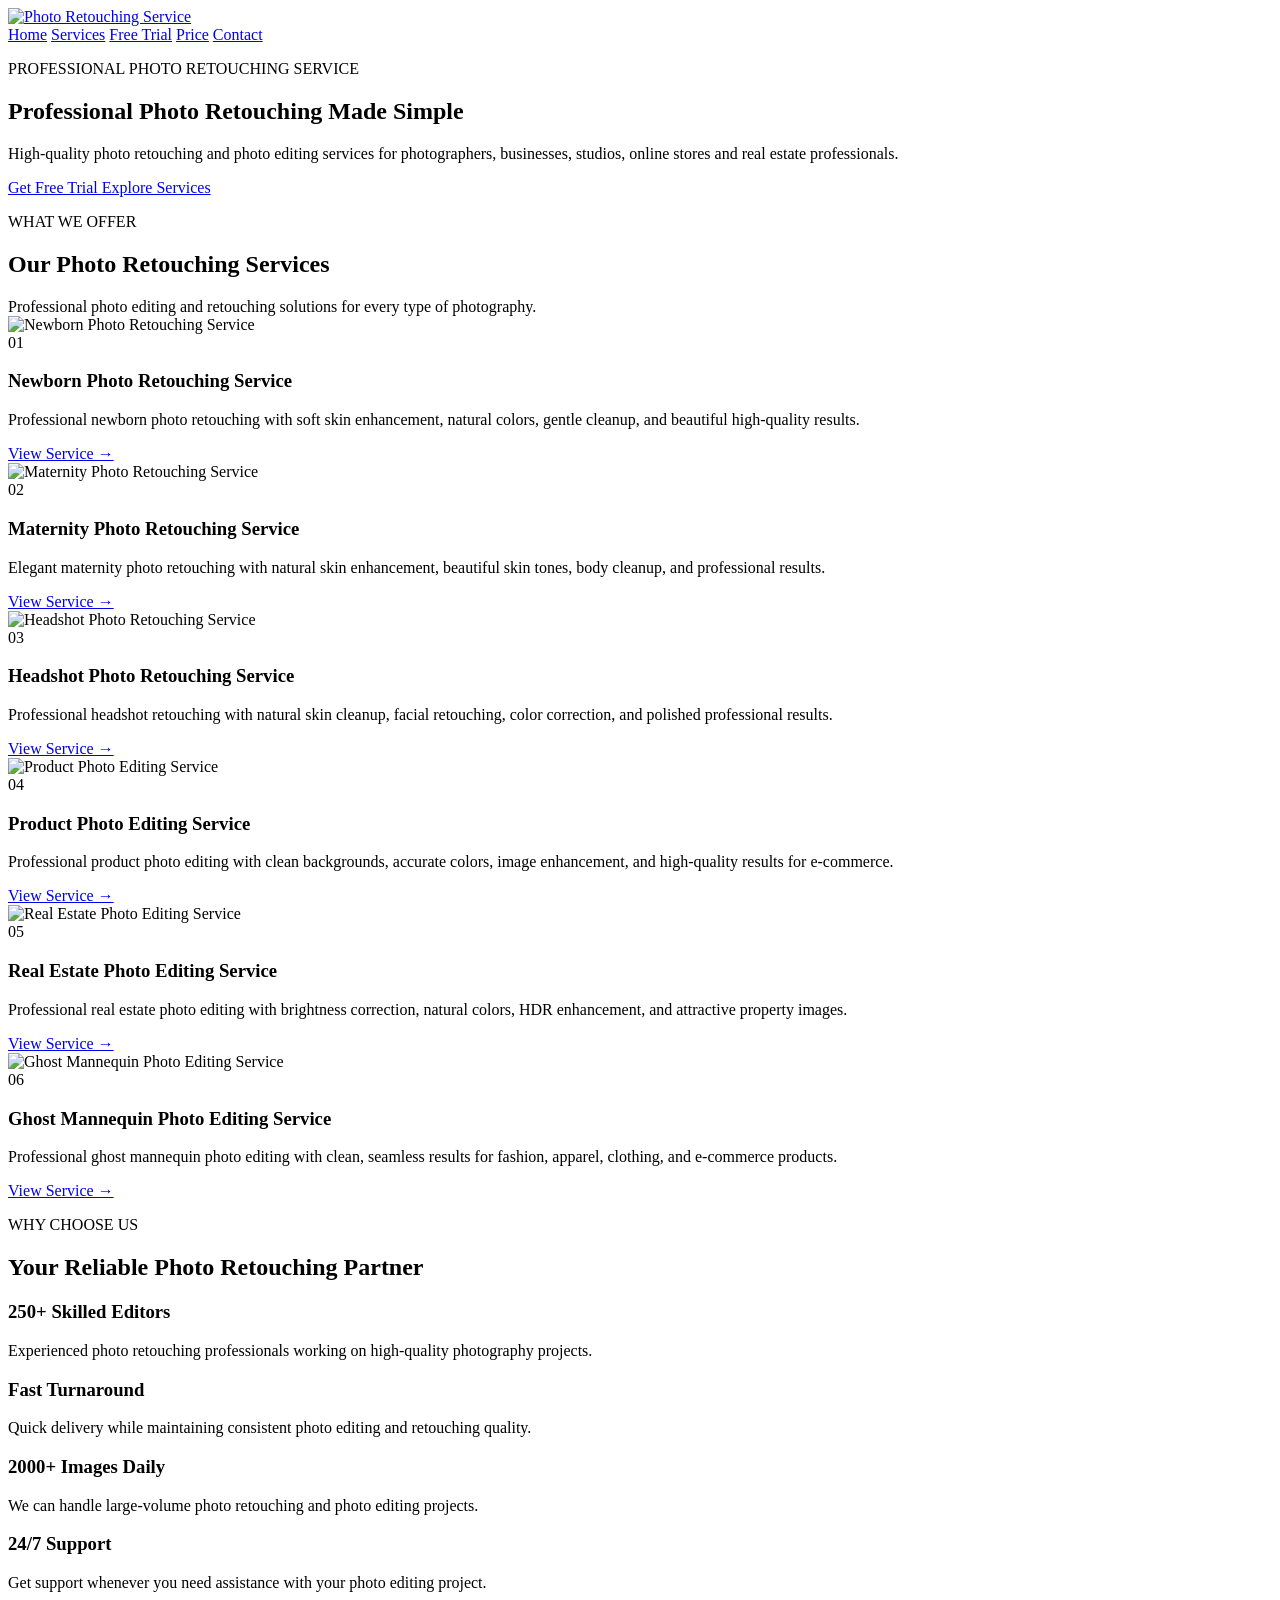
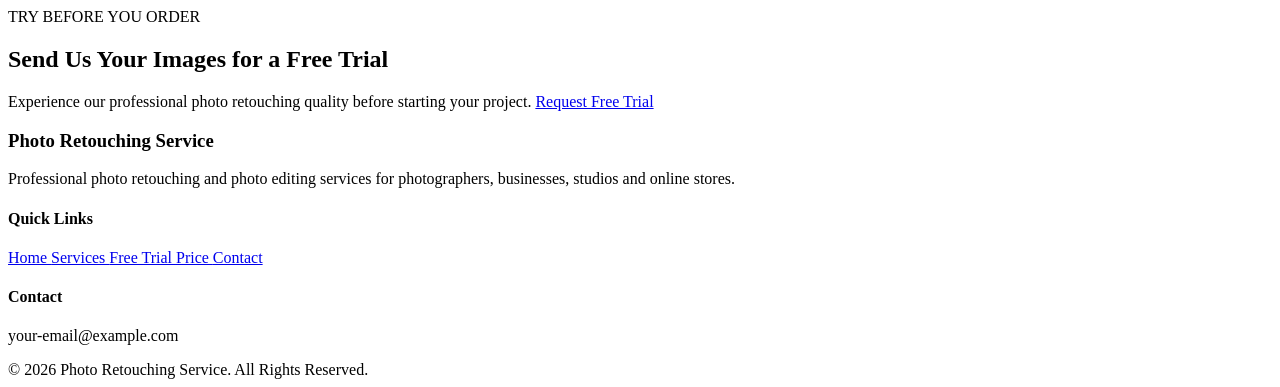
==== index.html @ 14fd8e0e "Add initial HTML structure for photo retouching site This commit adds a complete HTML structure for " ====
<!DOCTYPE html>
<html lang="en">

<head>

    <meta charset="UTF-8">

    <meta name="viewport" content="width=device-width, initial-scale=1.0">

    <link rel="icon" type="image/png" href="images/favicon.png">

    <title>Professional Photo Retouching Services | Photo Retouching Service</title>

    <meta name="description"
        content="Professional photo retouching and photo editing services for newborn, maternity, headshot, product, real estate and ghost mannequin photography. Request a free trial today.">

    <meta name="keywords"
        content="photo retouching service, photo editing service, newborn photo retouching, maternity photo retouching, headshot retouching service, product photo editing service, real estate photo editing service, ghost mannequin photo editing service">

    <link rel="stylesheet" href="css/style.css">

</head>


<body>


<!-- ================================
     HEADER
================================ -->

<header class="header">

    <div class="container nav-container">

        <a href="index.html" class="logo">
            <img src="images/logo.png" alt="Photo Retouching Service">
        </a>


        <nav class="navbar">

            <a href="index.html">Home</a>

            <a href="services.html">Services</a>

            <a href="free-trial.html">Free Trial</a>

            <a href="price.html">Price</a>

            <a href="contact.html">Contact</a>

        </nav>

    </div>

</header>



<!-- ================================
     HERO
================================ -->

<section class="hero">

    <div class="container hero-content">

        <div class="hero-text">

            <p class="small-title">
                PROFESSIONAL PHOTO RETOUCHING SERVICE
            </p>

            <h1>
                Professional Photo Retouching
                <span>Made Simple</span>
            </h1>

            <p>
                High-quality photo retouching and photo editing services
                for photographers, businesses, studios, online stores
                and real estate professionals.
            </p>


            <div class="hero-buttons">

                <a href="free-trial.html" class="btn primary-btn">
                    Get Free Trial
                </a>

                <a href="services.html" class="btn secondary-btn">
                    Explore Services
                </a>

            </div>

        </div>

    </div>

</section>



<!-- ================================
     SERVICES
================================ -->

<section class="services-section">

    <div class="container">


        <div class="section-heading">

            <p>
                WHAT WE OFFER
            </p>

            <h2>
                Our Photo Retouching Services
            </h2>

            <span>
                Professional photo editing and retouching solutions
                for every type of photography.
            </span>

        </div>



        <div class="service-grid">



            <!-- ================================
                 01 NEWBORN
            ================================= -->

            <div class="service-card">

                <div class="service-image">

                    <img
                        src="images/newborn-service.jpg"
                        alt="Newborn Photo Retouching Service"
                    >

                </div>


                <div class="service-info">

                    <div class="service-number">
                        01
                    </div>

                    <h3>
                        Newborn Photo Retouching Service
                    </h3>

                    <p>
                        Professional newborn photo retouching with soft
                        skin enhancement, natural colors, gentle cleanup,
                        and beautiful high-quality results.
                    </p>

                    <a
                        href="newborn-photo-retouching-service.html"
                        class="service-link"
                    >
                        View Service →
                    </a>

                </div>

            </div>



            <!-- ================================
                 02 MATERNITY
            ================================= -->

            <div class="service-card">

                <div class="service-image">

                    <img
                        src="images/maternity-service.jpg"
                        alt="Maternity Photo Retouching Service"
                    >

                </div>


                <div class="service-info">

                    <div class="service-number">
                        02
                    </div>

                    <h3>
                        Maternity Photo Retouching Service
                    </h3>

                    <p>
                        Elegant maternity photo retouching with natural
                        skin enhancement, beautiful skin tones, body
                        cleanup, and professional results.
                    </p>

                    <a
                        href="maternity-photo-retouching-service.html"
                        class="service-link"
                    >
                        View Service →
                    </a>

                </div>

            </div>



            <!-- ================================
                 03 HEADSHOT
            ================================= -->

            <div class="service-card">

                <div class="service-image">

                    <img
                        src="images/headshot-service.jpg"
                        alt="Headshot Photo Retouching Service"
                    >

                </div>


                <div class="service-info">

                    <div class="service-number">
                        03
                    </div>

                    <h3>
                        Headshot Photo Retouching Service
                    </h3>

                    <p>
                        Professional headshot retouching with natural
                        skin cleanup, facial retouching, color correction,
                        and polished professional results.
                    </p>

                    <a
                        href="headshot-photo-retouching-service.html"
                        class="service-link"
                    >
                        View Service →
                    </a>

                </div>

            </div>



            <!-- ================================
                 04 PRODUCT
            ================================= -->

            <div class="service-card">

                <div class="service-image">

                    <img
                        src="images/product-service.jpg"
                        alt="Product Photo Editing Service"
                    >

                </div>


                <div class="service-info">

                    <div class="service-number">
                        04
                    </div>

                    <h3>
                        Product Photo Editing Service
                    </h3>

                    <p>
                        Professional product photo editing with clean
                        backgrounds, accurate colors, image enhancement,
                        and high-quality results for e-commerce.
                    </p>

                    <a
                        href="product-photo-editing-service.html"
                        class="service-link"
                    >
                        View Service →
                    </a>

                </div>

            </div>



            <!-- ================================
                 05 REAL ESTATE
            ================================= -->

            <div class="service-card">

                <div class="service-image">

                    <img
                        src="images/real-estate-service.jpg"
                        alt="Real Estate Photo Editing Service"
                    >

                </div>


                <div class="service-info">

                    <div class="service-number">
                        05
                    </div>

                    <h3>
                        Real Estate Photo Editing Service
                    </h3>

                    <p>
                        Professional real estate photo editing with
                        brightness correction, natural colors, HDR
                        enhancement, and attractive property images.
                    </p>

                    <a
                        href="real-estate-photo-editing-service.html"
                        class="service-link"
                    >
                        View Service →
                    </a>

                </div>

            </div>



            <!-- ================================
                 06 GHOST MANNEQUIN
            ================================= -->

            <div class="service-card">

                <div class="service-image">

                    <img
                        src="images/ghost-mannequin-service.jpg"
                        alt="Ghost Mannequin Photo Editing Service"
                    >

                </div>


                <div class="service-info">

                    <div class="service-number">
                        06
                    </div>

                    <h3>
                        Ghost Mannequin Photo Editing Service
                    </h3>

                    <p>
                        Professional ghost mannequin photo editing with
                        clean, seamless results for fashion, apparel,
                        clothing, and e-commerce products.
                    </p>

                    <a
                        href="ghost-mannequin-photo-editing-service.html"
                        class="service-link"
                    >
                        View Service →
                    </a>

                </div>

            </div>


        </div>

    </div>

</section>



<!-- ================================
     WHY CHOOSE US
================================ -->

<section class="why-section">

    <div class="container">

        <div class="section-heading">

            <p>
                WHY CHOOSE US
            </p>

            <h2>
                Your Reliable Photo Retouching Partner
            </h2>

        </div>


        <div class="features-grid">


            <div class="feature">

                <h3>
                    250+ Skilled Editors
                </h3>

                <p>
                    Experienced photo retouching professionals working
                    on high-quality photography projects.
                </p>

            </div>


            <div class="feature">

                <h3>
                    Fast Turnaround
                </h3>

                <p>
                    Quick delivery while maintaining consistent
                    photo editing and retouching quality.
                </p>

            </div>


            <div class="feature">

                <h3>
                    2000+ Images Daily
                </h3>

                <p>
                    We can handle large-volume photo retouching
                    and photo editing projects.
                </p>

            </div>


            <div class="feature">

                <h3>
                    24/7 Support
                </h3>

                <p>
                    Get support whenever you need assistance
                    with your photo editing project.
                </p>

            </div>


        </div>

    </div>

</section>



<!-- ================================
     FREE TRIAL CTA
================================ -->

<section class="trial-section">

    <div class="container trial-content">

        <p>
            TRY BEFORE YOU ORDER
        </p>

        <h2>
            Send Us Your Images for a Free Trial
        </h2>

        <span>
            Experience our professional photo retouching quality
            before starting your project.
        </span>

        <a
            href="free-trial.html"
            class="btn white-btn"
        >
            Request Free Trial
        </a>

    </div>

</section>



<!-- ================================
     FOOTER
================================ -->

<footer class="footer">

    <div class="container footer-content">


        <div>

            <h3>
                Photo Retouching Service
            </h3>

            <p>
                Professional photo retouching and photo editing
                services for photographers, businesses,
                studios and online stores.
            </p>

        </div>


        <div>

            <h4>
                Quick Links
            </h4>

            <a href="index.html">
                Home
            </a>

            <a href="services.html">
                Services
            </a>

            <a href="free-trial.html">
                Free Trial
            </a>

            <a href="price.html">
                Price
            </a>

            <a href="contact.html">
                Contact
            </a>

        </div>


        <div>

            <h4>
                Contact
            </h4>

            <p>
                your-email@example.com
            </p>

        </div>


    </div>


    <div class="copyright">

        © 2026 Photo Retouching Service.
        All Rights Reserved.

    </div>

</footer>


</body>

</html>
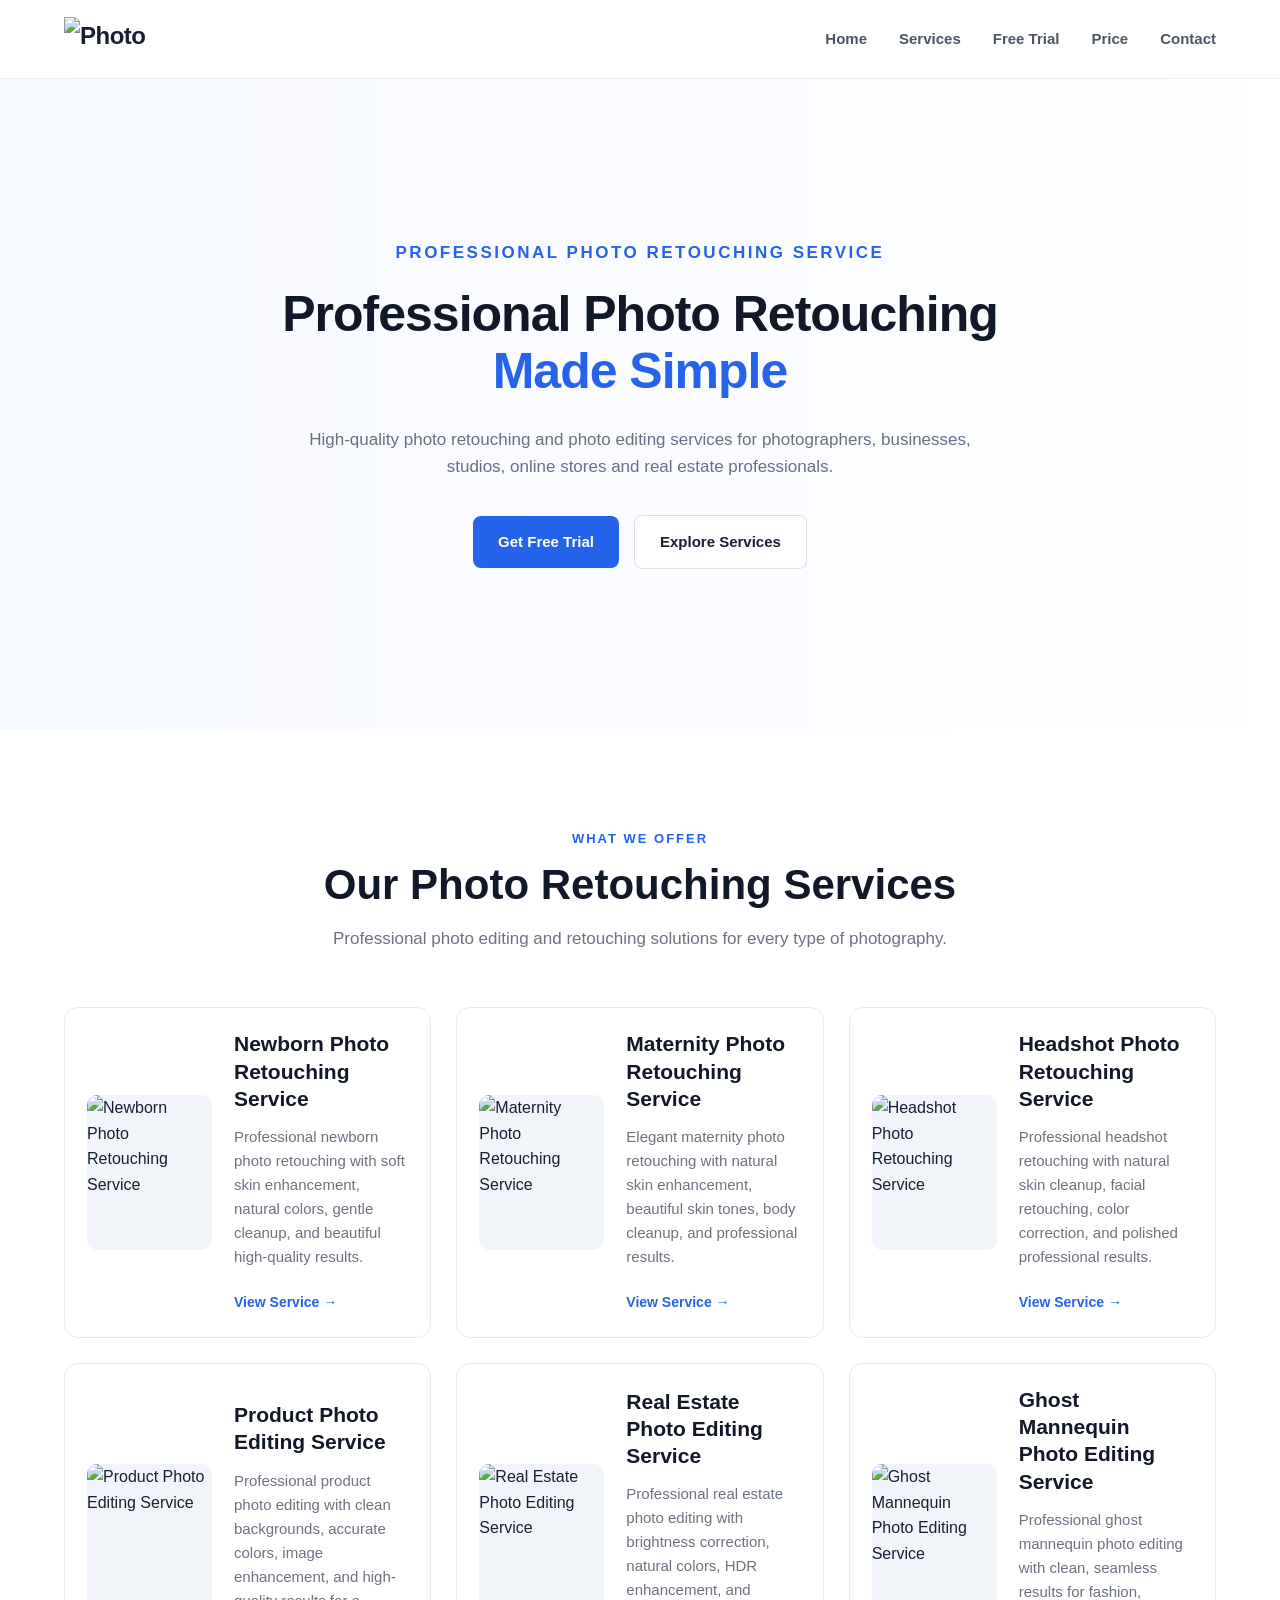
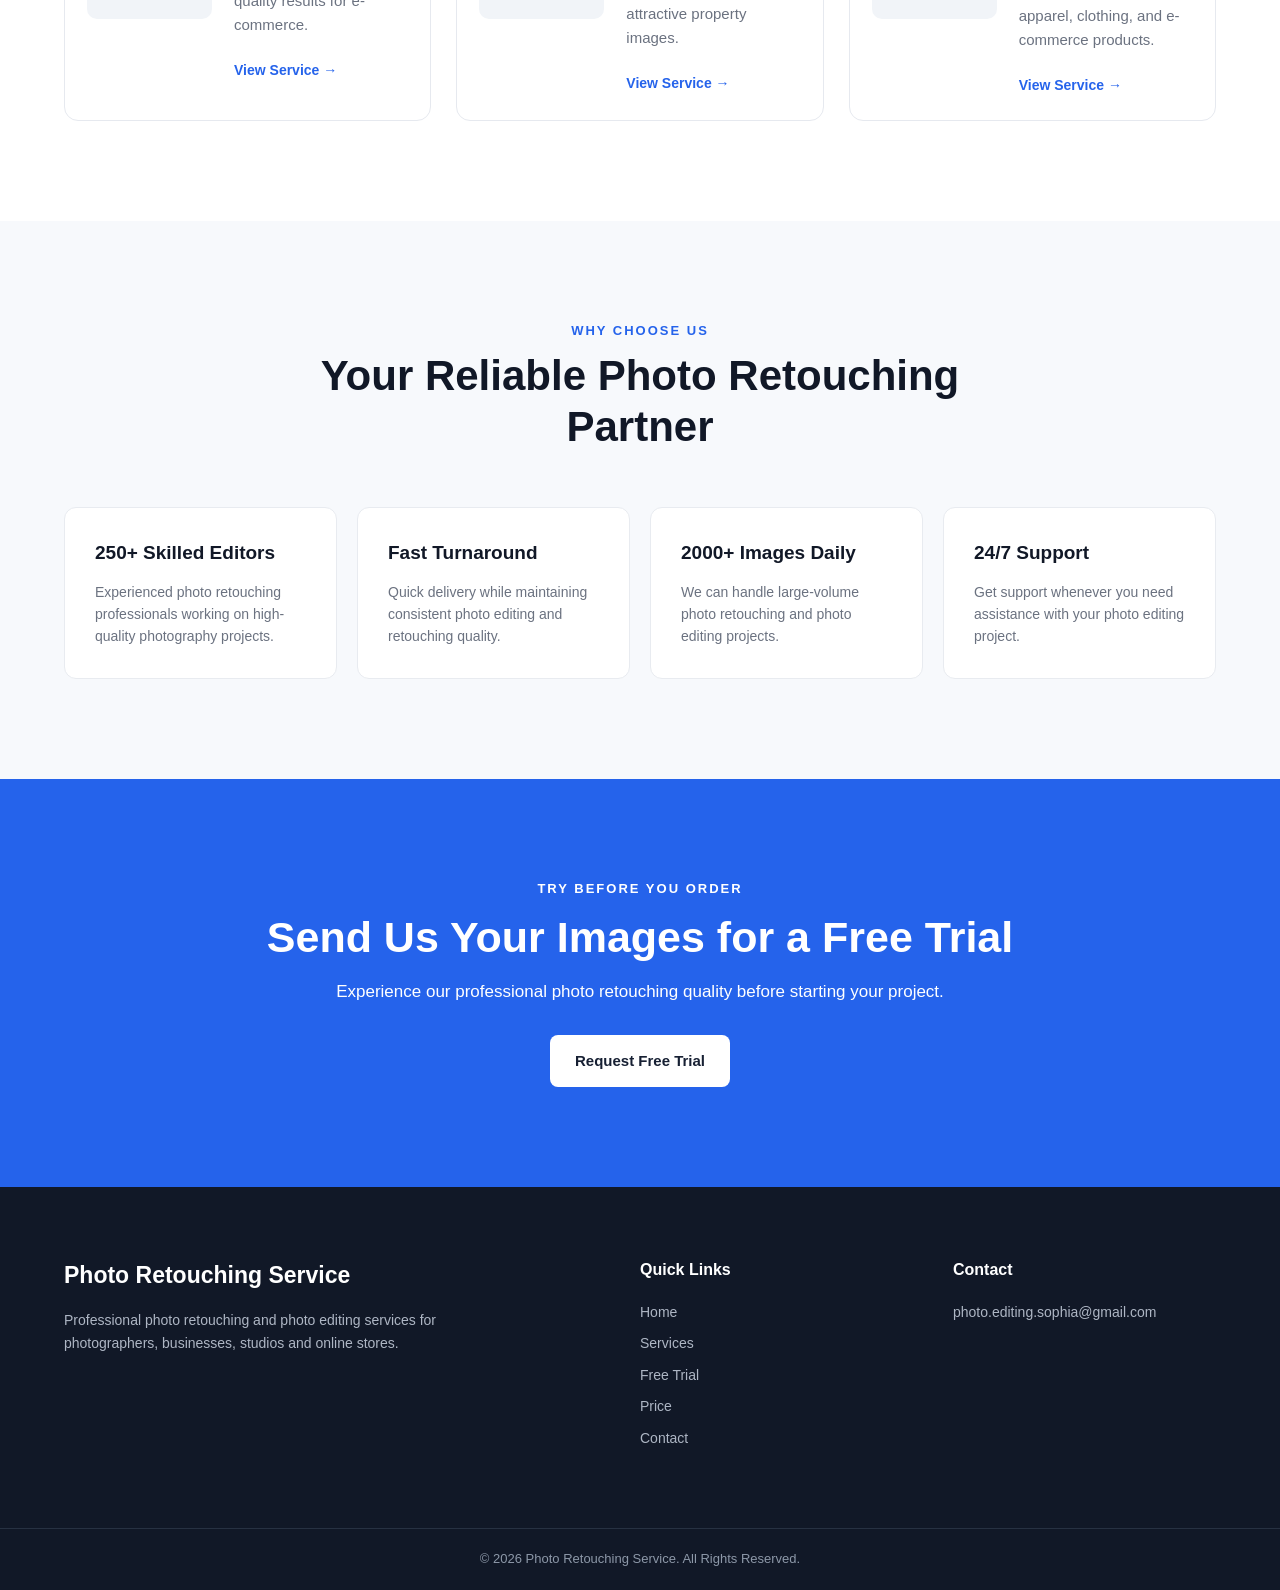
==== commit b8882cc8: "Update contact email in index.html" ====
--- a/index.html
+++ b/index.html
@@ -595,7 +595,7 @@
             </h4>
 
             <p>
-                your-email@example.com
+                photo.editing.sophia@gmail.com
             </p>
 
         </div>
--- a/css/style.css
+++ b/css/style.css
@@ -0,0 +1,1457 @@
+/* ================================
+   GLOBAL STYLES
+================================ */
+
+* {
+    margin: 0;
+    padding: 0;
+    box-sizing: border-box;
+}
+
+html {
+    scroll-behavior: smooth;
+}
+
+body {
+    font-family: Arial, Helvetica, sans-serif;
+    color: #172033;
+    background: #ffffff;
+    line-height: 1.6;
+}
+
+a {
+    text-decoration: none;
+    color: inherit;
+}
+
+img {
+    max-width: 100%;
+}
+
+.container {
+    width: 90%;
+    max-width: 1200px;
+    margin: auto;
+}
+
+
+/* ================================
+   HEADER
+================================ */
+
+.header {
+    background: #ffffff;
+    border-bottom: 1px solid #eeeeee;
+    position: sticky;
+    top: 0;
+    z-index: 1000;
+}
+
+.nav-container {
+    min-height: 78px;
+    display: flex;
+    align-items: center;
+    justify-content: space-between;
+}
+
+.logo {
+    font-size: 24px;
+    font-weight: 800;
+    color: #172033;
+    letter-spacing: -0.5px;
+}
+
+.logo img {
+    height: 45px;
+    width: auto;
+    max-width: 180px;
+    display: block;
+    object-fit: contain;
+}
+
+.navbar {
+    display: flex;
+    align-items: center;
+    gap: 32px;
+}
+
+.navbar a {
+    font-size: 15px;
+    font-weight: 600;
+    color: #4b5563;
+    transition: 0.3s ease;
+}
+
+.navbar a:hover {
+    color: #2563eb;
+}
+
+
+/* ================================
+   HOME HERO
+================================ */
+
+.hero {
+    min-height: 650px;
+    display: flex;
+    align-items: center;
+    justify-content: center;
+    background:
+        linear-gradient(
+            90deg,
+            #f5f8ff 0%,
+            #ffffff 100%
+        );
+}
+
+.hero-content {
+    width: 100%;
+    display: flex;
+    align-items: center;
+    justify-content: center;
+    text-align: center;
+}
+
+.hero-text {
+    width: 100%;
+    max-width: 900px;
+    margin: 0 auto;
+}
+
+
+/* PROFESSIONAL PHOTO EDITING SERVICE */
+
+.small-title {
+    color: #2563eb;
+    font-size: 17px;
+    font-weight: 800;
+    letter-spacing: 2.5px;
+    margin-bottom: 20px;
+    text-align: center;
+}
+
+
+/* MAIN HEADING */
+
+.hero h1 {
+    font-size: 50px;
+    line-height: 1.15;
+    letter-spacing: -1px;
+    margin-bottom: 25px;
+    color: #111827;
+}
+
+.hero h1 span {
+    display: block;
+    color: #2563eb;
+}
+
+
+/* DESCRIPTION */
+
+.hero-text > p:not(.small-title) {
+    max-width: 720px;
+    margin: 0 auto 35px;
+    font-size: 17px;
+    color: #667085;
+}
+
+
+/* HERO BUTTONS */
+
+.hero-buttons {
+    display: flex;
+    justify-content: center;
+    align-items: center;
+    gap: 15px;
+    flex-wrap: wrap;
+}
+
+
+/* ================================
+   BUTTONS
+================================ */
+
+.btn {
+    display: inline-block;
+    padding: 14px 25px;
+    border-radius: 8px;
+    font-size: 15px;
+    font-weight: 700;
+    transition: all 0.3s ease;
+}
+
+.primary-btn {
+    background: #2563eb;
+    color: #ffffff;
+}
+
+.primary-btn:hover {
+    background: #1d4ed8;
+    transform: translateY(-2px);
+}
+
+.secondary-btn {
+    background: #ffffff;
+    color: #172033;
+    border: 1px solid #d9dee8;
+}
+
+.secondary-btn:hover {
+    border-color: #2563eb;
+    color: #2563eb;
+}
+
+.white-btn {
+    background: #ffffff;
+    color: #172033;
+}
+
+.white-btn:hover {
+    transform: translateY(-2px);
+}
+
+
+/* ================================
+   SECTION HEADING
+================================ */
+
+.section-heading {
+    text-align: center;
+    max-width: 700px;
+    margin: 0 auto 55px;
+}
+
+.section-heading p {
+    color: #2563eb;
+    font-size: 13px;
+    font-weight: 800;
+    letter-spacing: 2px;
+    margin-bottom: 10px;
+}
+
+.section-heading h2 {
+    font-size: 42px;
+    line-height: 1.2;
+    color: #111827;
+    margin-bottom: 15px;
+}
+
+.section-heading span {
+    color: #6b7280;
+    font-size: 17px;
+}
+
+
+/* ================================
+   SERVICES
+================================ */
+
+.services-section {
+    padding: 100px 0;
+    background: #ffffff;
+}
+
+.service-grid {
+    display: grid;
+    grid-template-columns: repeat(3, 1fr);
+    gap: 25px;
+}
+
+.service-card {
+    display: flex;
+    align-items: center;
+    gap: 22px;
+    padding: 22px;
+    border: 1px solid #e6e9ef;
+    border-radius: 14px;
+    background: #ffffff;
+    transition: all 0.3s ease;
+    min-height: 220px;
+}
+
+.service-card:hover {
+    transform: translateY(-7px);
+    border-color: #c9d8ff;
+    box-shadow: 0 18px 45px rgba(30, 64, 175, 0.10);
+}
+
+
+/* SERVICE IMAGE */
+
+.service-image {
+    flex: 0 0 125px;
+    width: 125px;
+    height: 155px;
+    overflow: hidden;
+    border-radius: 10px;
+    background: #f1f4f8;
+}
+
+.service-image img {
+    width: 100%;
+    height: 100%;
+    display: block;
+    object-fit: cover;
+}
+
+
+/* SERVICE CONTENT */
+
+.service-info {
+    flex: 1;
+}
+
+.service-number {
+    display: none;
+}
+
+.service-card h3 {
+    font-size: 21px;
+    line-height: 1.3;
+    margin-bottom: 13px;
+    color: #111827;
+}
+
+.service-card p {
+    color: #6b7280;
+    font-size: 15px;
+    line-height: 1.6;
+    margin-bottom: 20px;
+}
+
+.service-link {
+    color: #2563eb;
+    font-size: 14px;
+    font-weight: 700;
+}
+
+.service-link:hover {
+    color: #1d4ed8;
+}
+
+
+/* ================================
+   WHY CHOOSE US
+================================ */
+
+.why-section {
+    padding: 100px 0;
+    background: #f7f9fc;
+}
+
+.features-grid {
+    display: grid;
+    grid-template-columns: repeat(4, 1fr);
+    gap: 20px;
+}
+
+.feature {
+    background: #ffffff;
+    padding: 30px;
+    border-radius: 12px;
+    border: 1px solid #e8ebf0;
+}
+
+.feature h3 {
+    font-size: 19px;
+    margin-bottom: 12px;
+    color: #111827;
+}
+
+.feature p {
+    color: #6b7280;
+    font-size: 14px;
+}
+
+
+/* ================================
+   FREE TRIAL CTA
+================================ */
+
+.trial-section {
+    padding: 100px 0;
+    background: #2563eb;
+}
+
+.trial-content {
+    text-align: center;
+    color: #ffffff;
+}
+
+.trial-content p {
+    font-size: 13px;
+    font-weight: 800;
+    letter-spacing: 2px;
+    margin-bottom: 12px;
+}
+
+.trial-content h2 {
+    font-size: 43px;
+    line-height: 1.2;
+    margin-bottom: 15px;
+}
+
+.trial-content span {
+    display: block;
+    font-size: 17px;
+    margin-bottom: 30px;
+}
+
+
+/* ================================
+   FOOTER
+================================ */
+
+.footer {
+    background: #111827;
+    color: #ffffff;
+}
+
+.footer-content {
+    padding: 70px 0;
+    display: grid;
+    grid-template-columns: 2fr 1fr 1fr;
+    gap: 50px;
+}
+
+.footer h3 {
+    font-size: 23px;
+    margin-bottom: 15px;
+}
+
+.footer h4 {
+    font-size: 16px;
+    margin-bottom: 18px;
+}
+
+.footer p {
+    color: #aeb6c4;
+    font-size: 14px;
+    max-width: 400px;
+}
+
+.footer a {
+    display: block;
+    color: #aeb6c4;
+    font-size: 14px;
+    margin-bottom: 9px;
+    transition: 0.3s ease;
+}
+
+.footer a:hover {
+    color: #ffffff;
+}
+
+.copyright {
+    border-top: 1px solid #273142;
+    text-align: center;
+    padding: 20px;
+    color: #8d98a8;
+    font-size: 13px;
+}
+
+
+/* ================================
+   PAGE HERO
+================================ */
+
+.page-hero {
+    padding: 100px 0;
+    text-align: center;
+    background: #f5f8ff;
+}
+
+.page-hero h1 {
+    max-width: 850px;
+    margin: 0 auto 18px;
+    font-size: 52px;
+    line-height: 1.15;
+    color: #111827;
+}
+
+.page-hero > p:last-child {
+    max-width: 650px;
+    margin: 0 auto;
+    color: #667085;
+    font-size: 17px;
+}
+
+
+/* ================================
+   SERVICE DETAIL PAGE
+================================ */
+
+.service-detail-grid {
+    display: grid;
+    grid-template-columns: 1fr 1fr;
+    gap: 60px;
+    align-items: center;
+}
+
+.service-detail-content {
+    max-width: 600px;
+}
+
+.service-detail-content h2 {
+    font-size: 38px;
+    line-height: 1.2;
+    color: #111827;
+    margin-bottom: 20px;
+}
+
+.service-detail-content p {
+    color: #667085;
+    font-size: 16px;
+    line-height: 1.8;
+    margin-bottom: 18px;
+}
+
+.service-detail-content .btn {
+    margin-top: 12px;
+}
+
+.service-detail-image {
+    width: 100%;
+    background: #f1f4f8;
+    overflow: hidden;
+    border-radius: 16px;
+}
+
+.service-detail-image img {
+    width: 100%;
+    height: auto;
+    display: block;
+}
+
+
+/* ================================
+   BEFORE & AFTER SECTION
+================================ */
+
+.before-after-section {
+    padding: 100px 0;
+    background: #f7f9fc;
+}
+
+.before-after-grid {
+    display: grid;
+    grid-template-columns: 1fr 1fr;
+    gap: 30px;
+    max-width: 1000px;
+    margin: 0 auto;
+}
+
+.before-after-card {
+    background: #ffffff;
+    border: 1px solid #e5e9f0;
+    border-radius: 14px;
+    overflow: hidden;
+    text-align: center;
+    transition: 0.3s ease;
+}
+
+.before-after-card:hover {
+    transform: translateY(-5px);
+    box-shadow: 0 15px 35px rgba(15, 23, 42, 0.08);
+}
+
+.before-after-image {
+    width: 100%;
+    background: #eef1f5;
+    overflow: hidden;
+}
+
+.before-after-image img {
+    width: 100%;
+    display: block;
+    object-fit: contain;
+}
+
+.before-after-card h3 {
+    padding: 18px;
+    font-size: 18px;
+    color: #111827;
+}
+
+
+/* ================================
+   FREE TRIAL PAGE
+================================ */
+
+.free-trial-section {
+    padding: 100px 0;
+    background: #ffffff;
+}
+
+.free-trial-wrapper {
+    display: grid;
+    grid-template-columns: 0.9fr 1.1fr;
+    gap: 70px;
+    align-items: start;
+}
+
+
+/* LEFT CONTENT */
+
+.trial-info {
+    padding-top: 20px;
+}
+
+.trial-label {
+    color: #2563eb;
+    font-size: 14px;
+    font-weight: 800;
+    letter-spacing: 2px;
+    margin-bottom: 15px;
+}
+
+.trial-info h2 {
+    font-size: 40px;
+    line-height: 1.2;
+    color: #111827;
+    margin-bottom: 18px;
+}
+
+.trial-description {
+    color: #667085;
+    font-size: 16px;
+    line-height: 1.7;
+    max-width: 500px;
+    margin-bottom: 35px;
+}
+
+
+/* BENEFITS */
+
+.trial-benefit {
+    display: flex;
+    flex-direction: column;
+    gap: 24px;
+}
+
+.benefit-item {
+    display: flex;
+    align-items: flex-start;
+    gap: 15px;
+}
+
+.benefit-icon {
+    width: 30px;
+    height: 30px;
+    min-width: 30px;
+    display: flex;
+    align-items: center;
+    justify-content: center;
+    background: #eff6ff;
+    color: #2563eb;
+    border-radius: 50%;
+    font-weight: 800;
+}
+
+.benefit-item h3 {
+    font-size: 17px;
+    color: #111827;
+    margin-bottom: 3px;
+}
+
+.benefit-item p {
+    color: #6b7280;
+    font-size: 14px;
+}
+
+
+/* FORM CARD */
+
+.trial-form-card {
+    background: #ffffff;
+    border: 1px solid #e4e8ef;
+    border-radius: 18px;
+    padding: 40px;
+    box-shadow: 0 20px 55px rgba(15, 23, 42, 0.08);
+}
+
+.form-header {
+    margin-bottom: 30px;
+}
+
+.form-header h2 {
+    font-size: 28px;
+    color: #111827;
+    margin-bottom: 7px;
+}
+
+.form-header p {
+    color: #6b7280;
+    font-size: 15px;
+}
+
+
+/* FORM ROW */
+
+.form-row {
+    display: grid;
+    grid-template-columns: 1fr 1fr;
+    gap: 18px;
+}
+
+
+/* FORM GROUP */
+
+.form-group {
+    margin-bottom: 20px;
+}
+
+.form-group label {
+    display: block;
+    font-size: 14px;
+    font-weight: 700;
+    color: #172033;
+    margin-bottom: 8px;
+}
+
+
+/* INPUTS */
+
+.form-group input[type="text"],
+.form-group input[type="email"],
+.form-group select,
+.form-group textarea {
+    width: 100%;
+    padding: 13px 15px;
+    border: 1px solid #d8dee8;
+    border-radius: 8px;
+    background: #ffffff;
+    color: #172033;
+    font-family: Arial, Helvetica, sans-serif;
+    font-size: 15px;
+    outline: none;
+    transition: 0.25s ease;
+}
+
+.form-group input[type="text"]:focus,
+.form-group input[type="email"]:focus,
+.form-group select:focus,
+.form-group textarea:focus {
+    border-color: #2563eb;
+    box-shadow: 0 0 0 3px rgba(37, 99, 235, 0.10);
+}
+
+.form-group textarea {
+    resize: vertical;
+    min-height: 130px;
+}
+
+
+/* UPLOAD BOX */
+
+.upload-box {
+    position: relative;
+}
+
+.upload-box input[type="file"] {
+    position: absolute;
+    width: 1px;
+    height: 1px;
+    opacity: 0;
+}
+
+.upload-label {
+    width: 100%;
+    min-height: 145px;
+    border: 2px dashed #cbd5e1;
+    border-radius: 12px;
+    background: #f8fafc;
+    display: flex !important;
+    flex-direction: column;
+    align-items: center;
+    justify-content: center;
+    text-align: center;
+    cursor: pointer;
+    transition: 0.25s ease;
+}
+
+.upload-label:hover {
+    border-color: #2563eb;
+    background: #f5f8ff;
+}
+
+.upload-icon {
+    width: 42px;
+    height: 42px;
+    border-radius: 50%;
+    background: #eff6ff;
+    color: #2563eb;
+    display: flex;
+    align-items: center;
+    justify-content: center;
+    font-size: 26px;
+    font-weight: 400;
+    margin-bottom: 10px;
+}
+
+.upload-label strong {
+    color: #172033;
+    font-size: 15px;
+    margin-bottom: 4px;
+}
+
+.upload-label small {
+    color: #7b8494;
+    font-size: 13px;
+}
+
+
+/* SUBMIT BUTTON */
+
+.trial-submit-btn {
+    width: 100%;
+    padding: 15px 20px;
+    border: none;
+    border-radius: 8px;
+    background: #2563eb;
+    color: #ffffff;
+    font-size: 15px;
+    font-weight: 700;
+    cursor: pointer;
+    transition: 0.3s ease;
+}
+
+.trial-submit-btn:hover {
+    background: #1d4ed8;
+    transform: translateY(-2px);
+}
+
+
+/* FORM NOTE */
+
+.form-note {
+    text-align: center;
+    margin-top: 15px;
+    color: #8a94a6;
+    font-size: 12px;
+    line-height: 1.5;
+}
+
+
+/* ================================
+   TABLET RESPONSIVE
+================================ */
+
+@media (max-width: 900px) {
+
+    .navbar {
+        gap: 15px;
+    }
+
+    .hero h1 {
+        font-size: 44px;
+    }
+
+    .service-grid {
+        grid-template-columns: repeat(2, 1fr);
+    }
+
+    .features-grid {
+        grid-template-columns: repeat(2, 1fr);
+    }
+
+    .footer-content {
+        grid-template-columns: 1fr 1fr;
+    }
+
+
+    /* SERVICE DETAIL */
+
+    .service-detail-grid {
+        grid-template-columns: 1fr;
+        gap: 40px;
+    }
+
+    .service-detail-content {
+        max-width: 100%;
+    }
+
+    .service-detail-image {
+        height: 400px;
+    }
+
+    .before-after-grid {
+        grid-template-columns: 1fr 1fr;
+        max-width: 800px;
+    }
+
+
+    /* FREE TRIAL */
+
+    .free-trial-wrapper {
+        grid-template-columns: 1fr;
+        gap: 45px;
+    }
+
+    .trial-info {
+        padding-top: 0;
+    }
+}
+
+
+/* ================================
+   MOBILE RESPONSIVE
+================================ */
+
+@media (max-width: 650px) {
+
+    /* HEADER */
+
+    .nav-container {
+        flex-direction: column;
+        padding: 20px 0;
+        gap: 15px;
+    }
+
+    .navbar {
+        flex-wrap: wrap;
+        justify-content: center;
+        gap: 12px 18px;
+    }
+
+
+    /* HOME HERO */
+
+    .hero {
+        min-height: 560px;
+        text-align: center;
+    }
+
+    .hero-content {
+        text-align: center;
+    }
+
+    .hero-text {
+        max-width: 100%;
+    }
+
+    .small-title {
+        font-size: 14px;
+        letter-spacing: 1.8px;
+        line-height: 1.5;
+    }
+
+    .hero h1 {
+        font-size: 36px;
+        line-height: 1.15;
+        letter-spacing: -0.5px;
+    }
+
+    .hero-text > p:not(.small-title) {
+        font-size: 16px;
+        line-height: 1.7;
+    }
+
+    .hero-buttons {
+        justify-content: center;
+    }
+
+
+    /* SECTION */
+
+    .section-heading {
+        margin-bottom: 40px;
+    }
+
+    .section-heading h2 {
+        font-size: 34px;
+    }
+
+    .section-heading span {
+        font-size: 15px;
+    }
+
+
+    /* SERVICES */
+
+    .services-section {
+        padding: 70px 0;
+    }
+
+    .service-grid {
+        grid-template-columns: 1fr;
+    }
+
+    .service-card {
+        flex-direction: column;
+        align-items: flex-start;
+        padding: 20px;
+        gap: 18px;
+    }
+
+    .service-image {
+        width: 100%;
+        height: 190px;
+        flex: none;
+    }
+
+    .service-info {
+        width: 100%;
+    }
+
+    .service-card h3 {
+        font-size: 20px;
+        line-height: 1.35;
+    }
+
+    .service-card p {
+        font-size: 14px;
+        line-height: 1.6;
+    }
+
+
+    /* FEATURES */
+
+    .why-section {
+        padding: 70px 0;
+    }
+
+    .features-grid {
+        grid-template-columns: 1fr;
+    }
+
+
+    /* FREE TRIAL */
+
+    .trial-section {
+        padding: 70px 0;
+    }
+
+    .trial-content h2 {
+        font-size: 34px;
+    }
+
+    .trial-content span {
+        font-size: 15px;
+    }
+
+
+    /* FOOTER */
+
+    .footer-content {
+        grid-template-columns: 1fr;
+        gap: 35px;
+        padding: 55px 0;
+    }
+
+
+    /* PAGE HERO */
+
+    .page-hero {
+        padding: 70px 0;
+    }
+
+    .page-hero h1 {
+        font-size: 36px;
+    }
+
+    .page-hero > p:last-child {
+        font-size: 15px;
+    }
+
+
+    /* SERVICE DETAIL */
+
+    .service-detail-grid {
+        grid-template-columns: 1fr;
+        gap: 30px;
+    }
+
+    .service-detail-content h2 {
+        font-size: 30px;
+    }
+
+    .service-detail-content p {
+        font-size: 15px;
+        line-height: 1.7;
+    }
+
+    .service-detail-image {
+        height: 300px;
+        border-radius: 12px;
+    }
+
+
+    /* BEFORE & AFTER */
+
+    .before-after-section {
+        padding: 70px 0;
+    }
+
+    .before-after-grid {
+        grid-template-columns: 1fr;
+        gap: 20px;
+    }
+
+    .before-after-image {
+        height: 280px;
+    }
+
+    .before-after-card h3 {
+        padding: 15px;
+        font-size: 17px;
+    }
+
+
+    /* FREE TRIAL PAGE */
+
+    .free-trial-section {
+        padding: 70px 0;
+    }
+
+    .trial-info h2 {
+        font-size: 32px;
+    }
+
+     .form-row {
+        grid-template-columns: 1fr;
+        gap: 0;
+    }
+
+    .trial-form-card {
+        padding: 25px;
+        border-radius: 14px;
+    }
+
+    .form-header h2 {
+        font-size: 24px;
+    }
+
+}
+
+
+/* ================================
+   PRICE CARDS
+================================ */
+
+.price-grid {
+    display: grid;
+    grid-template-columns: repeat(3, 1fr);
+    gap: 25px;
+    max-width: 1100px;
+    margin: 0 auto;
+}
+
+.price-card {
+    background: #ffffff;
+    border: 1px solid #e6e9ef;
+    border-radius: 14px;
+    padding: 30px;
+    transition: all 0.3s ease;
+}
+
+.price-card:hover {
+    transform: translateY(-7px);
+    border-color: #c9d8ff;
+    box-shadow: 0 18px 45px rgba(30, 64, 175, 0.10);
+}
+
+.price-card h3 {
+    font-size: 24px;
+    color: #111827;
+    margin-bottom: 15px;
+}
+
+.price-label {
+    color: #6b7280;
+    font-size: 14px;
+    margin-bottom: 3px;
+}
+
+.price {
+    display: flex;
+    align-items: baseline;
+    gap: 8px;
+    margin-bottom: 22px;
+}
+
+.price strong {
+    font-size: 38px;
+    line-height: 1;
+    color: #2563eb;
+}
+
+.price span {
+    color: #6b7280;
+    font-size: 14px;
+}
+
+.price-btn {
+    display: block;
+    width: 100%;
+    padding: 13px 20px;
+    margin-bottom: 25px;
+    border-radius: 8px;
+    background: #2563eb;
+    color: #ffffff;
+    text-align: center;
+    font-size: 15px;
+    font-weight: 700;
+    transition: 0.3s ease;
+}
+
+.price-btn:hover {
+    background: #1d4ed8;
+    transform: translateY(-2px);
+}
+
+.price-card ul {
+    margin: 0;
+    padding: 0;
+    list-style: none;
+}
+
+.price-card li {
+    position: relative;
+    padding-left: 20px;
+    margin-bottom: 12px;
+    color: #667085;
+    font-size: 14px;
+    line-height: 1.5;
+}
+
+.price-card li::before {
+    content: "✓";
+    position: absolute;
+    left: 0;
+    color: #2563eb;
+    font-weight: 700;
+}
+
+
+/* ================================
+   PRICE RESPONSIVE
+================================ */
+
+@media (max-width: 900px) {
+
+    .price-grid {
+        grid-template-columns: repeat(2, 1fr);
+    }
+
+}
+
+
+@media (max-width: 650px) {
+
+    .price-grid {
+        grid-template-columns: 1fr;
+    }
+
+    .price-card {
+        padding: 25px;
+    }
+
+}
+
+/* ================================
+   CONTACT PAGE
+================================ */
+
+.contact-section {
+    padding: 100px 0;
+    background: #ffffff;
+}
+
+.contact-wrapper {
+    display: grid;
+    grid-template-columns: 1fr 1fr;
+    gap: 70px;
+    align-items: center;
+}
+
+.contact-info {
+    max-width: 600px;
+}
+
+.contact-label,
+.contact-card-label {
+    color: #2563eb;
+    font-size: 14px;
+    font-weight: 800;
+    letter-spacing: 2px;
+    margin-bottom: 15px;
+}
+
+.contact-info h2 {
+    font-size: 42px;
+    line-height: 1.2;
+    color: #111827;
+    margin-bottom: 20px;
+}
+
+.contact-description {
+    color: #667085;
+    font-size: 16px;
+    line-height: 1.8;
+    margin-bottom: 18px;
+}
+
+.contact-box {
+    display: flex;
+    align-items: flex-start;
+    gap: 15px;
+    margin-top: 28px;
+}
+
+.contact-icon {
+    width: 42px;
+    height: 42px;
+    min-width: 42px;
+    border-radius: 50%;
+    background: #eff6ff;
+    color: #2563eb;
+    display: flex;
+    align-items: center;
+    justify-content: center;
+    font-weight: 700;
+}
+
+.contact-box h3 {
+    font-size: 17px;
+    color: #111827;
+    margin-bottom: 4px;
+}
+
+.contact-box p,
+.contact-box a {
+    color: #667085;
+    font-size: 14px;
+    line-height: 1.6;
+}
+
+.contact-box a:hover {
+    color: #2563eb;
+}
+
+
+/* CONTACT CARD */
+
+.contact-card {
+    padding: 45px;
+    border: 1px solid #e4e8ef;
+    border-radius: 18px;
+    background: #ffffff;
+    box-shadow: 0 20px 55px rgba(15, 23, 42, 0.08);
+}
+
+.contact-card h2 {
+    font-size: 32px;
+    line-height: 1.25;
+    color: #111827;
+    margin-bottom: 18px;
+}
+
+.contact-card > p {
+    color: #667085;
+    font-size: 15px;
+    line-height: 1.7;
+    margin-bottom: 18px;
+}
+
+.contact-email-btn {
+    display: block;
+    width: 100%;
+    padding: 14px 20px;
+    margin-top: 25px;
+    border-radius: 8px;
+    background: #2563eb;
+    color: #ffffff;
+    text-align: center;
+    font-size: 15px;
+    font-weight: 700;
+    transition: 0.3s ease;
+}
+
+.contact-email-btn:hover {
+    background: #1d4ed8;
+    transform: translateY(-2px);
+}
+
+.contact-trial-btn {
+    display: block;
+    width: 100%;
+    padding: 13px 20px;
+    margin-top: 12px;
+    border-radius: 8px;
+    border: 1px solid #d9dee8;
+    color: #172033;
+    text-align: center;
+    font-size: 15px;
+    font-weight: 700;
+    transition: 0.3s ease;
+}
+
+.contact-trial-btn:hover {
+    border-color: #2563eb;
+    color: #2563eb;
+}
+
+.contact-note {
+    margin-top: 25px;
+    padding-top: 20px;
+    border-top: 1px solid #e8ebf0;
+}
+
+.contact-note strong {
+    display: block;
+    color: #111827;
+    font-size: 14px;
+    margin-bottom: 3px;
+}
+
+.contact-note span {
+    color: #7b8494;
+    font-size: 13px;
+}
+
+
+/* CONTACT BENEFITS */
+
+.contact-benefits {
+    padding: 100px 0;
+    background: #f7f9fc;
+}
+
+
+/* MOBILE */
+
+@media (max-width: 900px) {
+
+    .contact-wrapper {
+        grid-template-columns: 1fr;
+        gap: 45px;
+    }
+
+    .contact-info {
+        max-width: 100%;
+    }
+
+}
+
+
+@media (max-width: 650px) {
+
+    .contact-section {
+        padding: 70px 0;
+    }
+
+    .contact-info h2 {
+        font-size: 32px;
+    }
+
+    .contact-card {
+        padding: 28px;
+    }
+
+    .contact-card h2 {
+        font-size: 27px;
+    }
+
+}
